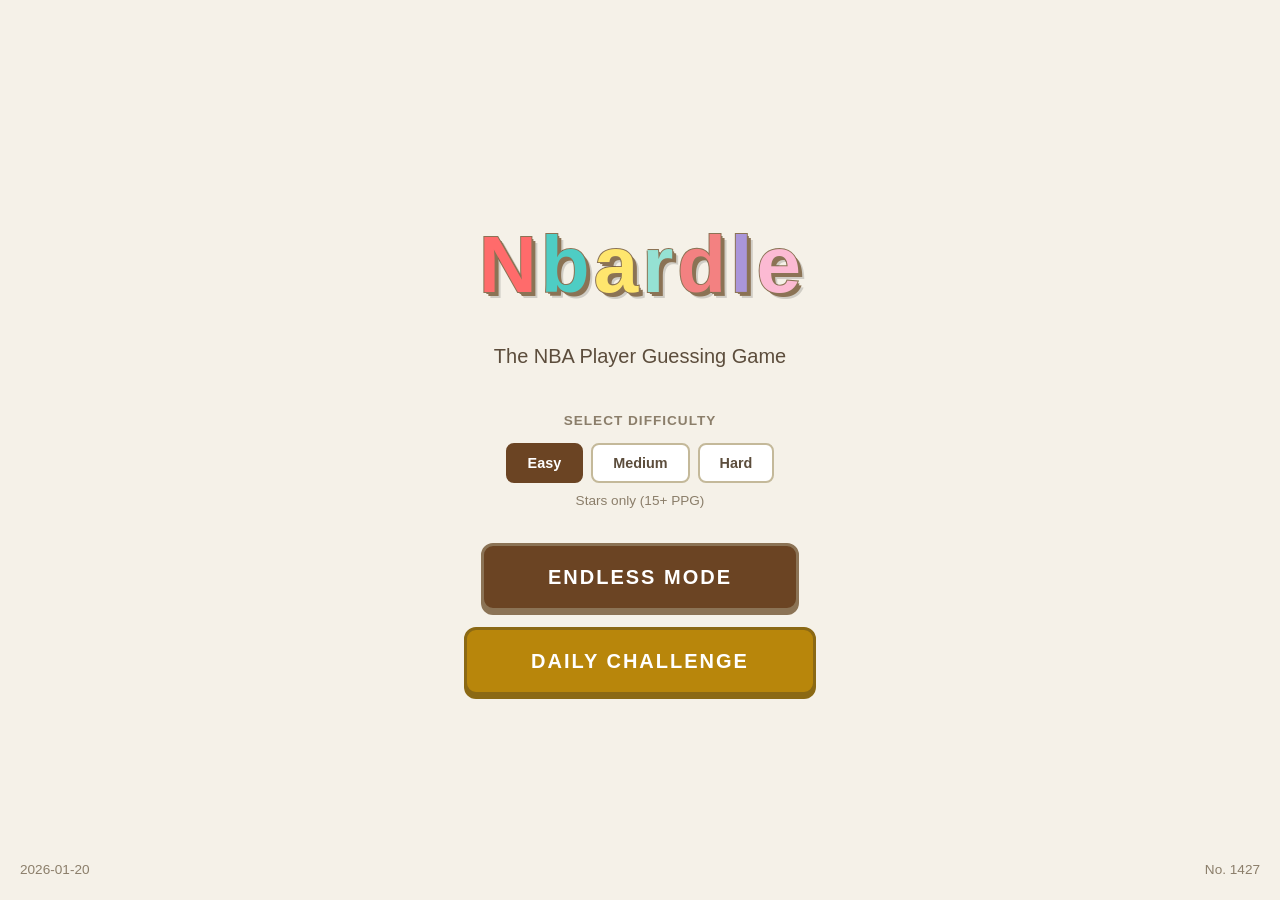
==== index.html @ 006c93ec "Initial commit: NBA guessing game Co-Authored-By: Claude Opus 4.5 <noreply@anthropic.com>" ====
<!DOCTYPE html>
<html lang="en">
<head>
    <meta charset="UTF-8">
    <meta name="viewport" content="width=device-width, initial-scale=1.0">
    <title>Nbardle - The NBA Player Guessing Game</title>
    <link rel="stylesheet" href="style.css">
</head>
<body class="landing-page">
    <div class="landing-container">
        <div class="landing-content">
            <!-- Logo -->
            <h1 class="logo">
                <span class="logo-letter">N</span><span class="logo-letter">b</span><span class="logo-letter">a</span><span class="logo-letter">r</span><span class="logo-letter">d</span><span class="logo-letter">l</span><span class="logo-letter">e</span>
            </h1>

            <!-- Tagline -->
            <p class="tagline">The NBA Player Guessing Game</p>

            <!-- Difficulty Selection -->
            <div class="difficulty-section">
                <p class="difficulty-label">Select Difficulty</p>
                <div class="difficulty-buttons">
                    <button class="diff-btn active" data-diff="easy">Easy</button>
                    <button class="diff-btn" data-diff="medium">Medium</button>
                    <button class="diff-btn" data-diff="hard">Hard</button>
                </div>
                <p class="difficulty-desc" id="diff-desc">Stars only (15+ PPG)</p>
            </div>

            <!-- Play Buttons -->
            <div class="play-buttons">
                <a href="game.html?diff=easy" class="play-btn" id="endless-btn">Endless Mode</a>
                <a href="game.html?mode=daily" class="play-btn daily-btn">Daily Challenge</a>
            </div>
        </div>

        <!-- Footer Info -->
        <div class="landing-footer">
            <span class="footer-date">2026-01-20</span>
            <span class="footer-number">No. 1427</span>
        </div>
    </div>

    <script>
        const diffDescriptions = {
            easy: 'Stars only (15+ PPG)',
            medium: 'Starters & key rotation (8+ PPG)',
            hard: 'All rotation players (includes bench)'
        };

        const diffBtns = document.querySelectorAll('.diff-btn');
        const diffDesc = document.getElementById('diff-desc');
        const endlessBtn = document.getElementById('endless-btn');

        diffBtns.forEach(btn => {
            btn.addEventListener('click', () => {
                diffBtns.forEach(b => b.classList.remove('active'));
                btn.classList.add('active');
                const diff = btn.dataset.diff;
                diffDesc.textContent = diffDescriptions[diff];
                endlessBtn.href = `game.html?diff=${diff}`;
            });
        });
    </script>
</body>
</html>
---- style.css ----
/* ============================================
   NBARDLE - Retro NBA Player Guessing Game
   Poeltl-Inspired Beige/Cream Design
   ============================================ */

/* Reset & Variables */
* {
    margin: 0;
    padding: 0;
    box-sizing: border-box;
}

:root {
    /* Beige/Cream Palette */
    --bg-primary: #F5F1E8;
    --bg-secondary: #EDE8DC;
    --bg-card: #FFFFFF;
    --bg-sidebar: #E8E3D7;
    --border-color: #C4B99A;
    --border-dark: #8B7355;

    /* Text Colors */
    --text-primary: #2C2416;
    --text-secondary: #5C4D3C;
    --text-muted: #8B7E6A;

    /* Accent Colors */
    --accent-brown: #6B4423;
    --accent-tan: #B8956B;
    --success: #4A7C59;
    --success-bg: #E8F5E9;
    --error: #A94442;
    --error-bg: #F8E8E8;
    --gold: #B8860B;

    /* Sizing */
    --radius: 8px;
    --radius-lg: 12px;
    --sidebar-width: 280px;
    --transition: all 0.2s ease;
}

body {
    font-family: -apple-system, BlinkMacSystemFont, 'Segoe UI', Roboto, 'Helvetica Neue', sans-serif;
    background: var(--bg-primary);
    color: var(--text-primary);
    line-height: 1.5;
    min-height: 100vh;
}

/* ============================================
   LANDING PAGE
   ============================================ */

.landing-page {
    background: var(--bg-primary);
}

.landing-container {
    min-height: 100vh;
    display: flex;
    flex-direction: column;
    align-items: center;
    justify-content: center;
    padding: 40px 20px;
    position: relative;
}

.landing-content {
    text-align: center;
}

/* 3D Bubble Logo */
.logo {
    font-size: 5rem;
    font-weight: 900;
    margin-bottom: 16px;
    display: flex;
    justify-content: center;
    gap: 4px;
}

.logo-letter {
    display: inline-block;
    color: #FFFFFF;
    text-shadow:
        2px 2px 0 var(--border-dark),
        4px 4px 0 var(--border-dark),
        6px 6px 0 rgba(0,0,0,0.15);
    -webkit-text-stroke: 2px var(--border-dark);
    paint-order: stroke fill;
    animation: float 3s ease-in-out infinite;
}

.logo-letter:nth-child(1) { animation-delay: 0s; color: #FF6B6B; }
.logo-letter:nth-child(2) { animation-delay: 0.1s; color: #4ECDC4; }
.logo-letter:nth-child(3) { animation-delay: 0.2s; color: #FFE66D; }
.logo-letter:nth-child(4) { animation-delay: 0.3s; color: #95E1D3; }
.logo-letter:nth-child(5) { animation-delay: 0.4s; color: #F38181; }
.logo-letter:nth-child(6) { animation-delay: 0.5s; color: #AA96DA; }
.logo-letter:nth-child(7) { animation-delay: 0.6s; color: #FCBAD3; }

@keyframes float {
    0%, 100% { transform: translateY(0); }
    50% { transform: translateY(-8px); }
}

.tagline {
    font-size: 1.25rem;
    color: var(--text-secondary);
    margin-bottom: 40px;
    font-weight: 500;
}

.difficulty-section {
    margin-bottom: 32px;
    text-align: center;
}

.difficulty-label {
    font-size: 0.85rem;
    font-weight: 600;
    color: var(--text-muted);
    text-transform: uppercase;
    letter-spacing: 1px;
    margin-bottom: 12px;
}

.difficulty-buttons {
    display: flex;
    gap: 8px;
    justify-content: center;
    margin-bottom: 8px;
}

.diff-btn {
    padding: 10px 20px;
    font-size: 0.9rem;
    font-weight: 600;
    background: var(--bg-card);
    color: var(--text-secondary);
    border: 2px solid var(--border-color);
    border-radius: var(--radius);
    cursor: pointer;
    transition: var(--transition);
}

.diff-btn:hover {
    border-color: var(--accent-brown);
    color: var(--accent-brown);
}

.diff-btn.active {
    background: var(--accent-brown);
    border-color: var(--accent-brown);
    color: #FFFFFF;
}

.difficulty-desc {
    font-size: 0.85rem;
    color: var(--text-muted);
}

.play-buttons {
    display: flex;
    flex-direction: column;
    gap: 16px;
    align-items: center;
}

.play-btn {
    display: inline-block;
    padding: 16px 64px;
    font-size: 1.25rem;
    font-weight: 700;
    background: var(--accent-brown);
    color: #FFFFFF;
    text-decoration: none;
    border-radius: var(--radius-lg);
    border: 3px solid var(--border-dark);
    box-shadow: 0 4px 0 var(--border-dark);
    transition: var(--transition);
    text-transform: uppercase;
    letter-spacing: 2px;
    min-width: 280px;
    text-align: center;
}

.play-btn.daily-btn {
    background: var(--gold);
    border-color: #8B6914;
    box-shadow: 0 4px 0 #8B6914;
}

.play-btn.daily-btn:hover {
    background: #A07A0A;
}

.play-btn:hover {
    transform: translateY(2px);
    box-shadow: 0 2px 0 var(--border-dark);
    background: #5A3A1D;
}

.play-btn:active {
    transform: translateY(4px);
    box-shadow: none;
}

.landing-footer {
    position: absolute;
    bottom: 20px;
    left: 20px;
    right: 20px;
    display: flex;
    justify-content: space-between;
    font-size: 0.85rem;
    color: var(--text-muted);
}

/* ============================================
   GAME PAGE LAYOUT
   ============================================ */

.game-page {
    background: var(--bg-primary);
}

.app-container {
    display: flex;
    min-height: 100vh;
}

/* Sidebar */
.sidebar {
    width: var(--sidebar-width);
    background: var(--bg-sidebar);
    border-right: 2px solid var(--border-color);
    display: flex;
    flex-direction: column;
    position: fixed;
    left: 0;
    top: 0;
    bottom: 0;
    z-index: 10;
}

.sidebar-header {
    padding: 20px;
    border-bottom: 2px solid var(--border-color);
    background: var(--bg-card);
}

.sidebar-header h2 {
    font-size: 0.85rem;
    font-weight: 700;
    letter-spacing: 1px;
    color: var(--accent-brown);
    text-align: center;
    text-transform: uppercase;
}

.roster-list {
    flex: 1;
    overflow-y: hidden;
    padding: 12px;
}

.roster-placeholder {
    color: var(--text-muted);
    font-size: 0.85rem;
    text-align: center;
    padding: 20px;
}

.roster-team-header {
    font-size: 0.75rem;
    font-weight: 700;
    color: var(--text-muted);
    text-transform: uppercase;
    letter-spacing: 1px;
    padding: 12px 8px 6px;
    border-bottom: 1px solid var(--border-color);
    margin-top: 8px;
}

.roster-team-header:first-child {
    margin-top: 0;
}

.roster-player {
    padding: 10px 12px;
    margin: 4px 0;
    background: var(--bg-card);
    border-radius: var(--radius);
    cursor: pointer;
    transition: var(--transition);
    border: 1px solid var(--border-color);
}

.roster-player:hover {
    background: var(--bg-primary);
    border-color: var(--accent-brown);
    transform: translateX(4px);
}

.roster-player .player-name {
    font-weight: 600;
    font-size: 0.9rem;
    color: var(--text-primary);
}

.roster-player .player-pos {
    font-size: 0.75rem;
    color: var(--text-muted);
    margin-left: 6px;
}

.roster-spacer {
    height: 12px;
}

/* Main Content */
.main-content {
    flex: 1;
    margin-left: var(--sidebar-width);
    display: flex;
    flex-direction: column;
}

/* ============================================
   HEADER
   ============================================ */

.game-header {
    display: flex;
    align-items: center;
    justify-content: space-between;
    padding: 16px 24px;
    background: var(--bg-card);
    border-bottom: 2px solid var(--border-color);
}

.header-logo {
    font-size: 1.5rem;
    font-weight: 900;
    text-decoration: none;
    display: flex;
    gap: 1px;
}

.header-logo .logo-letter {
    display: inline-block;
    color: #FFFFFF;
    text-shadow:
        1px 1px 0 var(--border-dark),
        2px 2px 0 rgba(0,0,0,0.1);
    -webkit-text-stroke: 1px var(--border-dark);
    paint-order: stroke fill;
}

.header-logo .logo-letter:nth-child(1) { color: #FF6B6B; }
.header-logo .logo-letter:nth-child(2) { color: #4ECDC4; }
.header-logo .logo-letter:nth-child(3) { color: #FFE66D; }
.header-logo .logo-letter:nth-child(4) { color: #95E1D3; }
.header-logo .logo-letter:nth-child(5) { color: #F38181; }
.header-logo .logo-letter:nth-child(6) { color: #AA96DA; }
.header-logo .logo-letter:nth-child(7) { color: #FCBAD3; }

.header-stats {
    display: flex;
    gap: 32px;
}

.header-stat {
    text-align: center;
}

.header-stat-label {
    display: block;
    font-size: 0.7rem;
    text-transform: uppercase;
    letter-spacing: 1px;
    color: var(--text-muted);
}

.header-stat-value {
    font-size: 1.75rem;
    font-weight: 800;
    color: var(--accent-brown);
}

.header-stat-value.stat-score {
    color: #FF6B6B;
    text-shadow: 1px 1px 0 rgba(0,0,0,0.1);
}

.header-stat-value.stat-streak {
    color: #4ECDC4;
    text-shadow: 1px 1px 0 rgba(0,0,0,0.1);
}

.header-stat-value.stat-players {
    color: #AA96DA;
    text-shadow: 1px 1px 0 rgba(0,0,0,0.1);
}

.header-stat {
    position: relative;
}

.score-animation {
    position: absolute;
    top: -10px;
    right: -20px;
    font-size: 0.9rem;
    font-weight: 700;
    color: var(--success);
    opacity: 0;
    transform: translateY(0);
    pointer-events: none;
}

.score-animation.show {
    animation: scorePopUp 1s ease-out forwards;
}

@keyframes scorePopUp {
    0% { opacity: 1; transform: translateY(0); }
    100% { opacity: 0; transform: translateY(-20px); }
}

.stats-btn {
    padding: 8px 16px;
    font-size: 0.85rem;
    font-weight: 600;
    background: var(--bg-card);
    color: var(--text-secondary);
    border: 2px solid var(--border-color);
    border-radius: var(--radius);
    cursor: pointer;
    transition: var(--transition);
}

.stats-btn:hover {
    background: var(--accent-brown);
    border-color: var(--accent-brown);
    color: #FFFFFF;
}

.back-btn {
    padding: 8px 16px;
    font-size: 0.85rem;
    font-weight: 600;
    background: var(--bg-secondary);
    color: var(--text-secondary);
    text-decoration: none;
    border-radius: var(--radius);
    border: 2px solid var(--border-color);
    transition: var(--transition);
}

.back-btn:hover {
    background: var(--bg-card);
    border-color: var(--accent-brown);
    color: var(--accent-brown);
}

/* ============================================
   GAME CONTENT
   ============================================ */

.game-content {
    flex: 1;
    padding: 20px 24px;
    max-width: 600px;
    margin: 0 auto;
}

/* Round Section */
.round-section {
    text-align: center;
    margin-bottom: 16px;
}

.round-display {
    display: flex;
    align-items: baseline;
    justify-content: center;
    gap: 8px;
    margin-bottom: 12px;
}

.round-label {
    font-size: 1rem;
    color: var(--text-secondary);
}

.round-number {
    font-size: 2.5rem;
    font-weight: 800;
    color: var(--accent-brown);
    line-height: 1;
}

.round-of {
    font-size: 1rem;
    color: var(--text-secondary);
}

.round-progress {
    height: 8px;
    background: var(--bg-secondary);
    border-radius: 4px;
    border: 1px solid var(--border-color);
    overflow: hidden;
    margin-bottom: 8px;
}

.progress-fill {
    height: 100%;
    background: linear-gradient(90deg, var(--accent-brown), var(--accent-tan));
    width: 33%;
    transition: width 0.3s ease;
    border-radius: 3px;
}

.points-available {
    font-size: 0.9rem;
    color: var(--text-muted);
}

.points-available span {
    font-weight: 700;
    color: var(--gold);
}

.round-dots {
    display: flex;
    justify-content: center;
    gap: 8px;
    margin-bottom: 8px;
}

.round-dot {
    width: 12px;
    height: 12px;
    border-radius: 50%;
    background: var(--bg-secondary);
    border: 2px solid var(--border-color);
    transition: var(--transition);
}

.round-dot.active {
    background: var(--accent-tan);
    border-color: var(--accent-brown);
}

.round-dot.correct {
    background: var(--success);
    border-color: var(--success);
}

.round-dot.wrong {
    background: var(--error);
    border-color: var(--error);
}

/* ============================================
   HINTS SECTION
   ============================================ */

.hints-section {
    display: flex;
    flex-direction: column;
    gap: 8px;
    margin-bottom: 16px;
}

.hint-card {
    display: flex;
    justify-content: space-between;
    align-items: center;
    padding: 12px 16px;
    background: var(--bg-card);
    border-radius: var(--radius);
    border: 2px solid var(--border-color);
    transition: var(--transition);
}

.hint-card.locked {
    opacity: 0.5;
    background: var(--bg-secondary);
}

.hint-card.revealed {
    border-color: var(--accent-tan);
    box-shadow: 0 2px 8px rgba(0,0,0,0.08);
}

.hint-label {
    font-size: 0.85rem;
    color: var(--text-secondary);
    font-weight: 500;
}

.hint-value {
    font-size: 1.25rem;
    font-weight: 700;
    color: var(--accent-brown);
}

.hint-card.locked .hint-value {
    color: var(--text-muted);
}

/* ============================================
   STAT SELECTION
   ============================================ */

.stat-selection {
    margin-bottom: 16px;
    padding: 16px;
    background: var(--bg-card);
    border-radius: var(--radius);
    border: 2px solid var(--border-color);
}

.selection-prompt {
    text-align: center;
    color: var(--text-secondary);
    margin-bottom: 16px;
    font-weight: 500;
}

.stat-categories {
    display: flex;
    flex-direction: column;
    gap: 16px;
}

.stat-category {
    background: var(--bg-secondary);
    border-radius: var(--radius);
    padding: 12px;
    border: 1px solid var(--border-color);
}

.stat-category-title {
    font-size: 0.7rem;
    font-weight: 700;
    letter-spacing: 1px;
    color: var(--text-muted);
    margin-bottom: 8px;
    text-transform: uppercase;
}

.stat-category-buttons {
    display: flex;
    flex-wrap: wrap;
    gap: 8px;
}

.stat-btn {
    padding: 10px 16px;
    background: var(--bg-card);
    border: 2px solid var(--border-color);
    border-radius: var(--radius);
    color: var(--text-primary);
    font-size: 0.9rem;
    font-weight: 600;
    cursor: pointer;
    transition: var(--transition);
}

.stat-btn:hover {
    background: var(--accent-brown);
    border-color: var(--accent-brown);
    color: #FFFFFF;
    transform: translateY(-2px);
}

.stat-btn.large {
    padding: 16px 32px;
    font-size: 1rem;
}

/* ============================================
   INPUT SECTION
   ============================================ */

.input-section {
    display: flex;
    gap: 12px;
    margin-bottom: 16px;
}

.autocomplete-wrapper {
    flex: 1;
    position: relative;
}

#player-input {
    width: 100%;
    padding: 14px 18px;
    font-size: 1rem;
    background: var(--bg-card);
    border: 2px solid var(--border-color);
    border-radius: var(--radius);
    color: var(--text-primary);
    outline: none;
    transition: var(--transition);
}

#player-input:focus {
    border-color: var(--accent-brown);
    box-shadow: 0 0 0 3px rgba(107, 68, 35, 0.15);
}

#player-input::placeholder {
    color: var(--text-muted);
}

#player-input:disabled {
    opacity: 0.5;
    cursor: not-allowed;
}

#player-input.shake {
    animation: shake 0.4s ease;
}

@keyframes shake {
    0%, 100% { transform: translateX(0); }
    25% { transform: translateX(-6px); }
    75% { transform: translateX(6px); }
}

.autocomplete-dropdown {
    position: absolute;
    top: 100%;
    left: 0;
    right: 0;
    background: var(--bg-card);
    border: 2px solid var(--border-color);
    border-radius: var(--radius);
    margin-top: 4px;
    max-height: 240px;
    overflow-y: auto;
    z-index: 100;
    box-shadow: 0 8px 24px rgba(0, 0, 0, 0.12);
}

.autocomplete-item {
    padding: 12px 16px;
    cursor: pointer;
    transition: var(--transition);
    display: flex;
    justify-content: space-between;
    align-items: center;
    border-bottom: 1px solid var(--bg-secondary);
}

.autocomplete-item:last-child {
    border-bottom: none;
}

.autocomplete-item:hover,
.autocomplete-item.selected {
    background: var(--bg-secondary);
}

.autocomplete-item .player-name {
    font-weight: 600;
    color: var(--text-primary);
}

.autocomplete-item .player-team {
    font-size: 0.8rem;
    color: var(--text-muted);
    background: var(--bg-secondary);
    padding: 2px 8px;
    border-radius: 4px;
    border: 1px solid var(--border-color);
}

.submit-btn {
    padding: 14px 24px;
    font-size: 1rem;
    font-weight: 700;
    background: var(--accent-brown);
    border: 2px solid var(--border-dark);
    border-radius: var(--radius);
    color: #FFFFFF;
    cursor: pointer;
    transition: var(--transition);
    box-shadow: 0 3px 0 var(--border-dark);
}

.submit-btn:hover:not(:disabled) {
    transform: translateY(1px);
    box-shadow: 0 2px 0 var(--border-dark);
}

.submit-btn:active:not(:disabled) {
    transform: translateY(3px);
    box-shadow: none;
}

.submit-btn:disabled {
    opacity: 0.5;
    cursor: not-allowed;
}

/* ============================================
   FEEDBACK
   ============================================ */

.feedback {
    padding: 16px 20px;
    border-radius: var(--radius);
    text-align: center;
    margin-bottom: 16px;
    border: 2px solid;
    animation: popIn 0.3s ease;
}

@keyframes popIn {
    from { opacity: 0; transform: scale(0.95); }
    to { opacity: 1; transform: scale(1); }
}

.feedback.correct {
    background: var(--success-bg);
    border-color: var(--success);
}

.feedback.correct .feedback-text {
    color: var(--success);
}

.feedback.wrong {
    background: var(--error-bg);
    border-color: var(--error);
}

.feedback.wrong .feedback-text {
    color: var(--error);
}

.feedback.reveal {
    background: #FFF8E1;
    border-color: var(--gold);
}

.feedback.reveal .feedback-text {
    color: var(--gold);
}

.feedback-text {
    font-size: 1.1rem;
    font-weight: 700;
}

/* ============================================
   HISTORY TABLE
   ============================================ */

.history-section {
    margin-bottom: 20px;
}

.history-section h3 {
    font-size: 0.8rem;
    font-weight: 700;
    color: var(--text-muted);
    margin-bottom: 10px;
    text-transform: uppercase;
    letter-spacing: 1px;
}

.history-table {
    width: 100%;
    border-collapse: collapse;
    background: var(--bg-card);
    border-radius: var(--radius);
    overflow: hidden;
    border: 2px solid var(--border-color);
}

.history-table th,
.history-table td {
    padding: 12px 16px;
    text-align: left;
    border-bottom: 1px solid var(--bg-secondary);
}

.history-table th {
    font-size: 0.7rem;
    font-weight: 700;
    color: var(--text-muted);
    text-transform: uppercase;
    letter-spacing: 0.5px;
    background: var(--bg-secondary);
}

.history-table td {
    font-size: 0.9rem;
}

.history-table tbody tr:last-child td {
    border-bottom: none;
}

.history-table .result-correct {
    color: var(--success);
    font-weight: 700;
}

.history-table .result-wrong {
    color: var(--error);
}

.history-table .points-cell {
    font-weight: 700;
}

.history-table .points-cell.earned {
    color: var(--success);
}

.history-empty {
    text-align: center;
    color: var(--text-muted);
    padding: 20px !important;
}

/* ============================================
   NEXT BUTTON
   ============================================ */

.next-btn {
    width: 100%;
    padding: 16px;
    font-size: 1.1rem;
    font-weight: 700;
    background: var(--accent-tan);
    border: 2px solid var(--accent-brown);
    border-radius: var(--radius);
    color: #FFFFFF;
    cursor: pointer;
    transition: var(--transition);
    box-shadow: 0 3px 0 var(--accent-brown);
}

.next-btn:hover {
    transform: translateY(1px);
    box-shadow: 0 2px 0 var(--accent-brown);
    background: var(--accent-brown);
}

/* ============================================
   LOADING
   ============================================ */

.loading {
    position: fixed;
    top: 0;
    left: 0;
    right: 0;
    bottom: 0;
    background: var(--bg-primary);
    display: flex;
    flex-direction: column;
    align-items: center;
    justify-content: center;
    gap: 20px;
    z-index: 2000;
}

.spinner {
    width: 50px;
    height: 50px;
    border: 4px solid var(--bg-secondary);
    border-top-color: var(--accent-brown);
    border-radius: 50%;
    animation: spin 1s linear infinite;
}

@keyframes spin {
    to { transform: rotate(360deg); }
}

.loading p {
    color: var(--text-secondary);
    font-weight: 500;
}

/* ============================================
   STATS MODAL
   ============================================ */

.modal-overlay {
    position: fixed;
    top: 0;
    left: 0;
    right: 0;
    bottom: 0;
    background: rgba(0, 0, 0, 0.5);
    display: flex;
    align-items: center;
    justify-content: center;
    z-index: 1000;
}

.modal {
    background: var(--bg-card);
    border-radius: var(--radius-lg);
    border: 2px solid var(--border-color);
    width: 90%;
    max-width: 400px;
    box-shadow: 0 20px 60px rgba(0, 0, 0, 0.2);
}

.modal-header {
    display: flex;
    justify-content: space-between;
    align-items: center;
    padding: 16px 20px;
    border-bottom: 2px solid var(--border-color);
}

.modal-header h2 {
    font-size: 1.1rem;
    color: var(--accent-brown);
}

.modal-close {
    background: none;
    border: none;
    font-size: 1.5rem;
    color: var(--text-muted);
    cursor: pointer;
    padding: 0;
    line-height: 1;
}

.modal-close:hover {
    color: var(--text-primary);
}

.modal-body {
    padding: 20px;
}

.stat-row {
    display: flex;
    justify-content: space-between;
    padding: 10px 0;
    border-bottom: 1px solid var(--bg-secondary);
}

.stat-row:last-child {
    border-bottom: none;
}

.stat-name {
    color: var(--text-secondary);
}

.stat-val {
    font-weight: 700;
    color: var(--text-primary);
}

.stat-val.highlight {
    color: var(--accent-brown);
    font-size: 1.1rem;
}

.accuracy-section {
    margin-top: 16px;
    padding-top: 16px;
    border-top: 2px solid var(--border-color);
}

.accuracy-title {
    font-size: 0.8rem;
    font-weight: 700;
    color: var(--text-muted);
    text-transform: uppercase;
    letter-spacing: 1px;
    margin-bottom: 12px;
}

.accuracy-row {
    display: flex;
    justify-content: space-between;
    padding: 6px 0;
    font-size: 0.9rem;
}

.round-name {
    color: var(--text-secondary);
}

.accuracy-val {
    font-weight: 600;
    color: var(--text-primary);
}

/* ============================================
   DAILY CHALLENGE
   ============================================ */

.daily-result {
    background: #FFF8E1 !important;
    border-color: var(--gold) !important;
}

.daily-title {
    font-size: 1.3rem;
    font-weight: 800;
    color: var(--accent-brown);
    margin-bottom: 8px;
}

.daily-message {
    font-size: 1rem;
    color: var(--text-secondary);
    margin-bottom: 16px;
}

.daily-home-btn {
    display: inline-block;
    padding: 10px 24px;
    background: var(--accent-brown);
    color: #FFFFFF;
    text-decoration: none;
    border-radius: var(--radius);
    font-weight: 600;
    font-size: 0.9rem;
}

.daily-home-btn:hover {
    background: #5A3A1D;
}

.daily-already-complete {
    text-align: center;
    padding: 60px 20px;
}

.daily-already-complete h2 {
    font-size: 1.8rem;
    color: var(--accent-brown);
    margin-bottom: 16px;
}

.daily-already-complete p {
    font-size: 1.1rem;
    color: var(--text-secondary);
    margin-bottom: 24px;
}

.daily-already-complete .play-btn {
    display: block;
    max-width: 280px;
    margin: 0 auto;
}

/* ============================================
   NAME ENTRY MODAL
   ============================================ */

.name-modal {
    text-align: center;
}

.name-modal .modal-header h2 {
    font-size: 1.4rem;
}

.name-prompt {
    color: var(--text-secondary);
    margin-bottom: 16px;
}

#player-name-input {
    width: 100%;
    padding: 14px 18px;
    font-size: 1.1rem;
    background: var(--bg-secondary);
    border: 2px solid var(--border-color);
    border-radius: var(--radius);
    color: var(--text-primary);
    outline: none;
    text-align: center;
    margin-bottom: 16px;
}

#player-name-input:focus {
    border-color: var(--accent-brown);
}

.name-submit-btn {
    width: 100%;
    padding: 14px;
    font-size: 1rem;
}

/* ============================================
   HIGH SCORES / LEADERBOARD
   ============================================ */

.leaderboard-section {
    margin-top: 20px;
    padding-top: 16px;
    border-top: 2px solid var(--border-color);
}

.leaderboard-title {
    font-size: 0.8rem;
    font-weight: 700;
    color: var(--text-muted);
    text-transform: uppercase;
    letter-spacing: 1px;
    margin-bottom: 12px;
    display: flex;
    align-items: center;
    gap: 8px;
}

.leaderboard-title::before {
    content: '🏆';
}

.leaderboard-list {
    display: flex;
    flex-direction: column;
    gap: 8px;
}

.leaderboard-entry {
    display: flex;
    justify-content: space-between;
    align-items: center;
    padding: 8px 12px;
    background: var(--bg-secondary);
    border-radius: var(--radius);
}

.leaderboard-rank {
    font-weight: 700;
    color: var(--text-muted);
    width: 24px;
}

.leaderboard-rank.gold { color: #FFD700; }
.leaderboard-rank.silver { color: #C0C0C0; }
.leaderboard-rank.bronze { color: #CD7F32; }

.leaderboard-name {
    flex: 1;
    font-weight: 600;
    color: var(--text-primary);
    margin-left: 8px;
}

.leaderboard-score {
    font-weight: 700;
    color: var(--accent-brown);
}

.leaderboard-empty {
    color: var(--text-muted);
    font-size: 0.9rem;
    text-align: center;
    padding: 12px;
}

.leaderboard-entry.current-player {
    background: #FFF8E1;
    border: 1px solid var(--gold);
}

.leaderboard-entry.current-player .leaderboard-name {
    color: var(--gold);
}

.leaderboard-streak {
    font-size: 0.8rem;
    font-weight: 600;
    color: #4ECDC4;
    background: rgba(78, 205, 196, 0.1);
    padding: 2px 8px;
    border-radius: 4px;
    margin-right: 8px;
}

/* ============================================
   GAME OVER SCREEN
   ============================================ */

.game-over-content {
    text-align: center;
}

.game-over-title {
    font-size: 2rem;
    font-weight: 800;
    color: var(--error);
    margin-bottom: 8px;
}

.game-over-answer {
    font-size: 1.1rem;
    color: var(--text-secondary);
    margin-bottom: 24px;
}

.game-over-answer strong {
    color: var(--accent-brown);
}

.game-over-stats {
    display: flex;
    justify-content: center;
    gap: 24px;
    margin-bottom: 24px;
    padding: 16px;
    background: var(--bg-secondary);
    border-radius: var(--radius);
}

.game-over-stat {
    text-align: center;
}

.game-over-stat-value {
    display: block;
    font-size: 2rem;
    font-weight: 800;
    color: var(--accent-brown);
}

.game-over-stat-label {
    font-size: 0.75rem;
    text-transform: uppercase;
    letter-spacing: 1px;
    color: var(--text-muted);
}

.play-again-btn {
    width: 100%;
    padding: 14px 24px;
    font-size: 1.1rem;
    font-weight: 700;
    background: var(--accent-brown);
    border: 2px solid var(--border-dark);
    border-radius: var(--radius);
    color: #FFFFFF;
    cursor: pointer;
    transition: var(--transition);
    box-shadow: 0 3px 0 var(--border-dark);
    margin-top: 16px;
}

.play-again-btn:hover {
    transform: translateY(1px);
    box-shadow: 0 2px 0 var(--border-dark);
    background: #5A3A1D;
}

/* ============================================
   UTILITIES
   ============================================ */

.hidden {
    display: none !important;
}

/* Scrollbar */
::-webkit-scrollbar {
    width: 8px;
}

::-webkit-scrollbar-track {
    background: var(--bg-secondary);
}

::-webkit-scrollbar-thumb {
    background: var(--border-color);
    border-radius: 4px;
}

::-webkit-scrollbar-thumb:hover {
    background: var(--text-muted);
}

/* ============================================
   RESPONSIVE
   ============================================ */

@media (max-width: 900px) {
    .app-container {
        flex-direction: column;
    }

    .sidebar {
        position: relative;
        width: 100%;
        max-height: 180px;
        border-right: none;
        border-bottom: 2px solid var(--border-color);
    }

    .roster-list {
        display: flex;
        flex-wrap: nowrap;
        overflow-x: auto;
        padding: 10px;
        gap: 8px;
    }

    .roster-player {
        flex-shrink: 0;
        white-space: nowrap;
    }

    .roster-team-header {
        flex-shrink: 0;
        white-space: nowrap;
        padding: 8px 12px;
        margin: 0;
        border-bottom: none;
        background: var(--bg-card);
        border-radius: var(--radius);
    }

    .main-content {
        margin-left: 0;
    }

    .game-content {
        padding: 20px;
    }

    .logo {
        font-size: 3.5rem;
    }
}

@media (max-width: 600px) {
    .game-header {
        flex-wrap: wrap;
        gap: 12px;
    }

    .header-logo {
        order: 1;
    }

    .back-btn {
        order: 2;
    }

    .header-stats {
        order: 3;
        width: 100%;
        justify-content: center;
    }

    .input-section {
        flex-direction: column;
    }

    .submit-btn {
        width: 100%;
    }

    .logo {
        font-size: 2.5rem;
    }

    .play-btn {
        padding: 14px 48px;
        font-size: 1.1rem;
    }

    .history-table th,
    .history-table td {
        padding: 8px 10px;
        font-size: 0.8rem;
    }
}
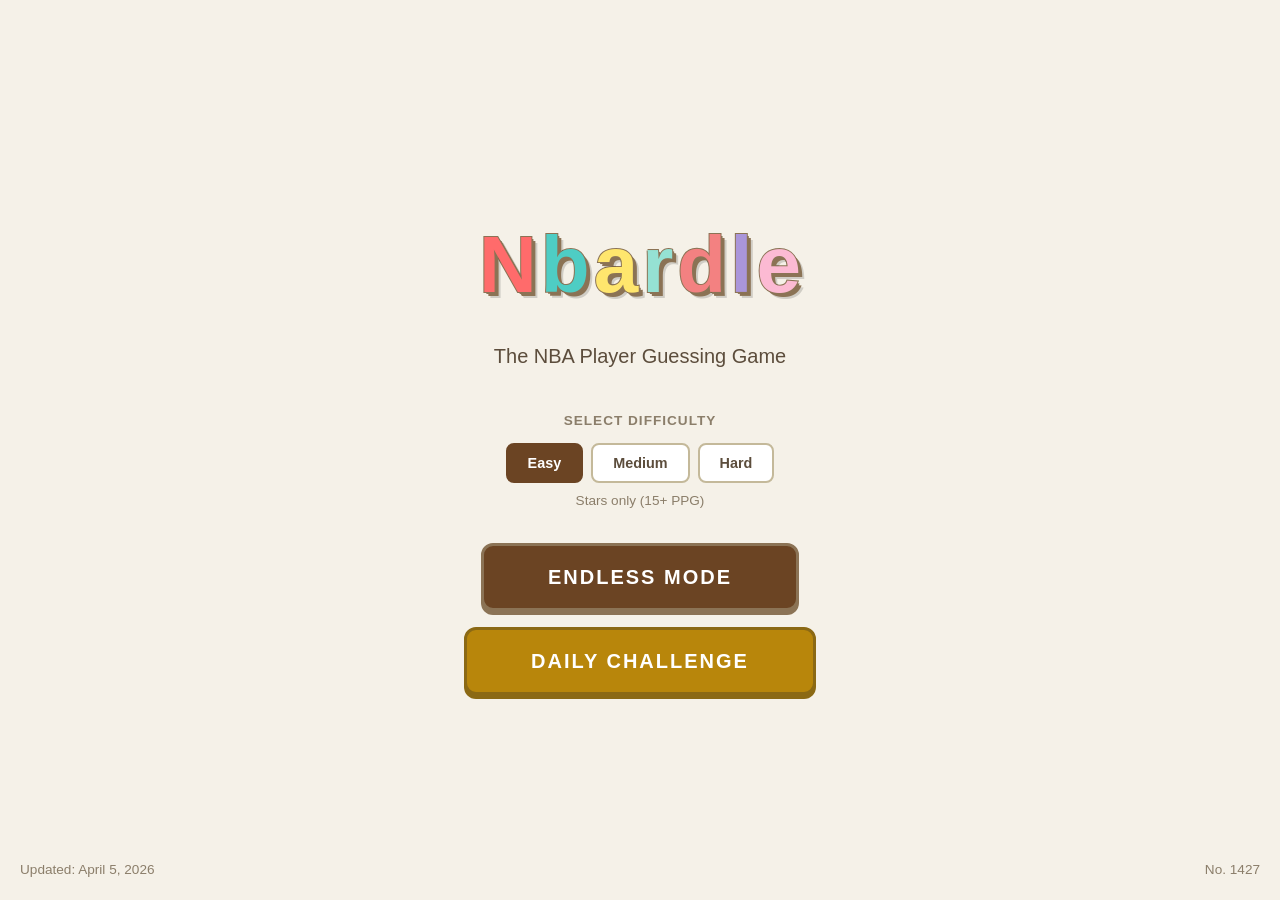
==== commit 0fa3b47c: "Update footer date to April 5, 2026 Co-Authored-By: Claude Opus 4.5 <noreply@anthropic.com>" ====
--- a/index.html
+++ b/index.html
@@ -37,7 +37,7 @@
 
         <!-- Footer Info -->
         <div class="landing-footer">
-            <span class="footer-date">2026-01-20</span>
+            <span class="footer-date">Updated: April 5, 2026</span>
             <span class="footer-number">No. 1427</span>
         </div>
     </div>
